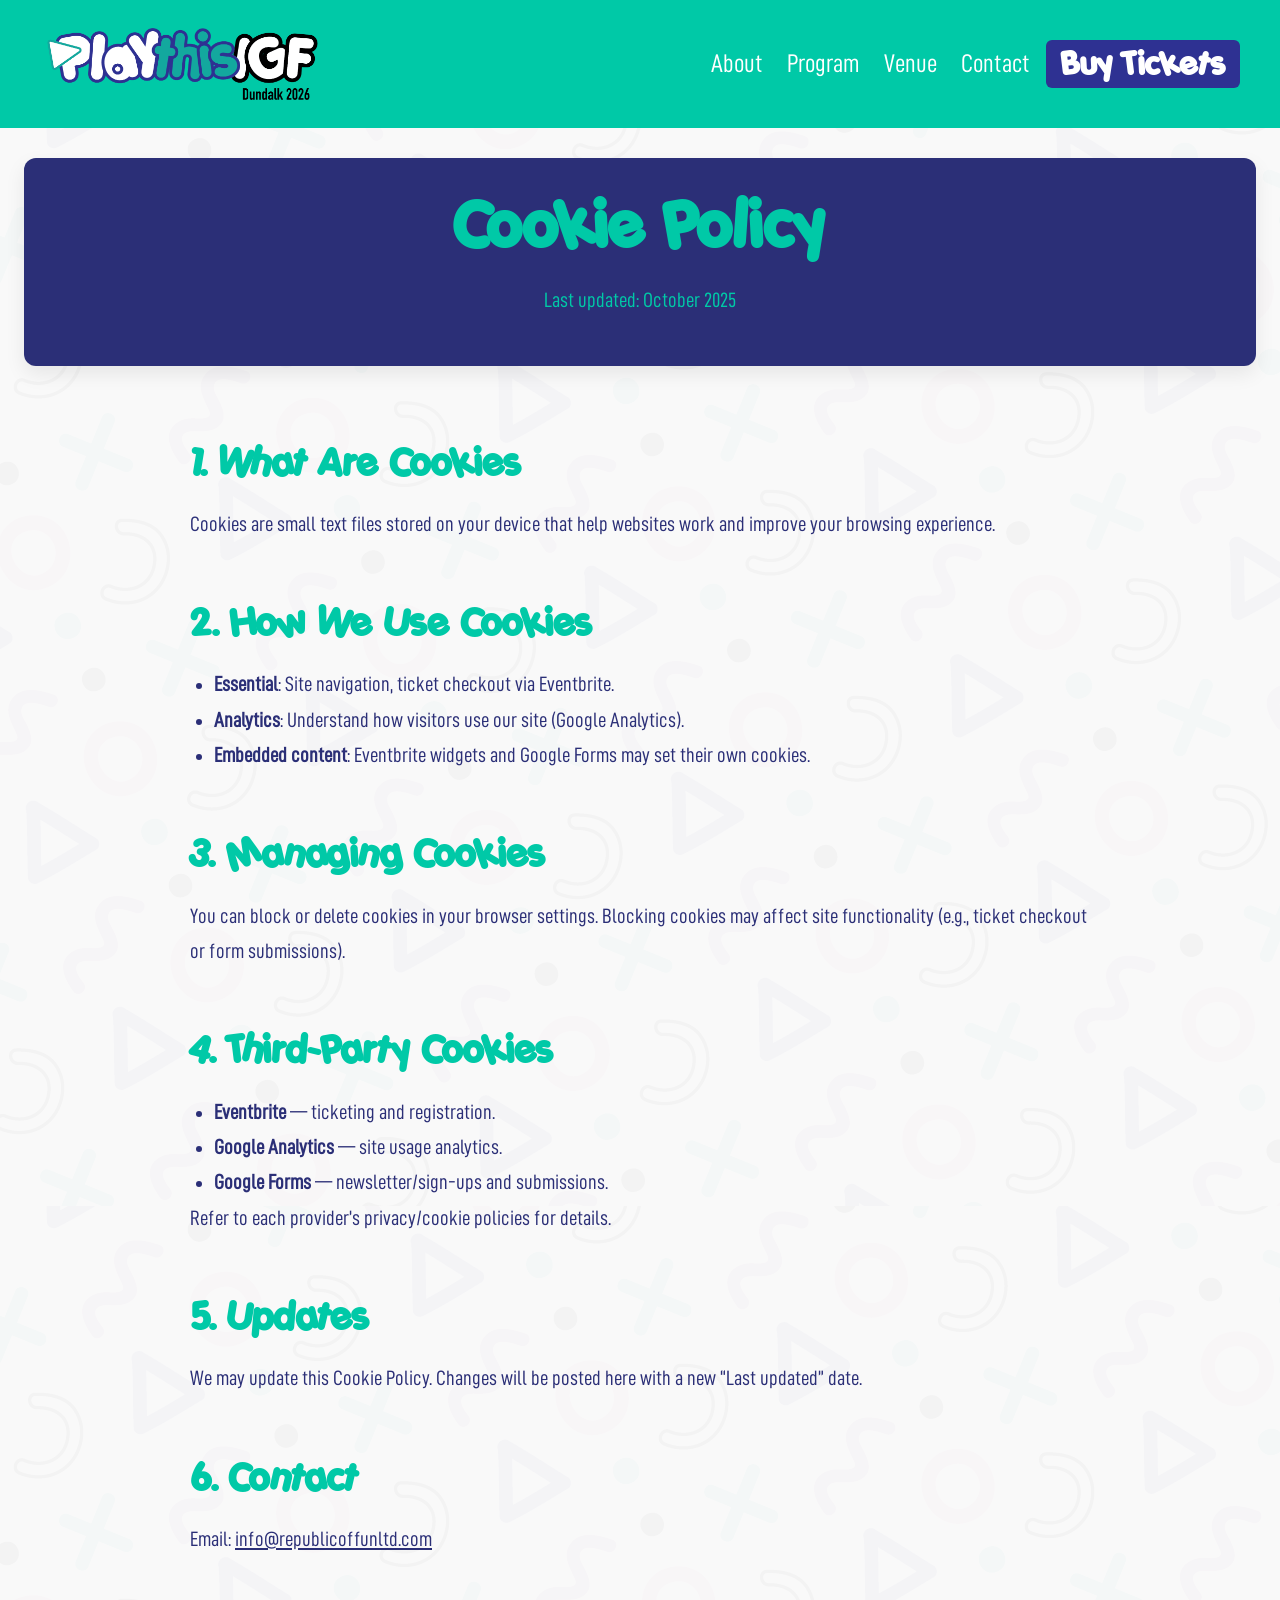
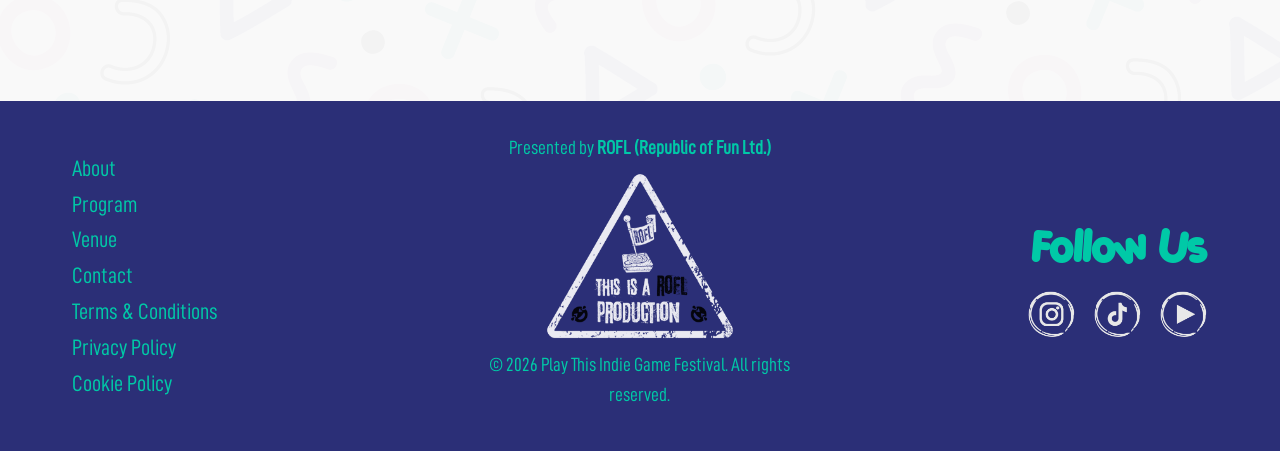
==== cookies.html @ 59d9880c "Updated Cookies Policy, Privacy Policy and Terms and Conditions added" ====
<!doctype html>
<html lang="en">
<head>
  <meta charset="utf-8" />
  <meta name="viewport" content="width=device-width,initial-scale=1" />
  <title>Cookie Policy • Play This Indie Game Festival</title>
  <meta name="description" content="Cookie Policy for Play This Indie Game Festival, including Eventbrite, Google Analytics, and Google Forms." />
  <link rel="stylesheet" href="styles.css" />
</head>
<body>
  <a class="skip-link" href="#main">Skip to content</a>

  <<!-- Navbar -->
  <header>
    <nav class="navbar">
      <div class="container navbar-inner">
        <div class="logo">
          <a href="index.html" class="logo" aria-label="Go to Home"><img src="images/logo_full.png" alt="PlayThisIGF" class="logo"></a>
        </div>

        <!-- Mobile hamburger -->
        <button class="hamburger" aria-label="Toggle menu" aria-expanded="false" aria-controls="primary-nav">
          <span></span><span></span><span></span>
        </button>

        <!-- RIGHT SIDE: menu + CTA -->
        <div class="nav-right">
          <ul id="primary-nav" class="nav-links">
            <li><a href="#about">About</a></li>
            <li><a href="#program">Program</a></li>
            <li><a href="#venue">Venue</a></li>
            <li><a href="#contact">Contact</a></li>
          </ul> 

          <!-- Desktop CTA -->
          <a href="#" id="open-tickets-nav" class="btn btn-small nav-cta" data-open-tickets>Buy Tickets</a>
        </div>
      </div>
    </nav>      
  </header>

  <!-- Mobile CTA Header -->
  <a href="#" id="mobile-cta" class="mobile-cta-bar" data-open-tickets>Buy Tickets</a>

  <main id="main" class="container prose policy-page">
    <header class="page-header">
      <h1>Cookie Policy</h1>
      <p class="muted">Last updated: October 2025</p>
    </header>

    <section>
      <h2>1. What Are Cookies</h2>
      <p>Cookies are small text files stored on your device that help websites work and improve your browsing experience.</p>
    </section>

    <section>
      <h2>2. How We Use Cookies</h2>
      <ul>
        <li><strong>Essential</strong>: Site navigation, ticket checkout via Eventbrite.</li>
        <li><strong>Analytics</strong>: Understand how visitors use our site (Google Analytics).</li>
        <li><strong>Embedded content</strong>: Eventbrite widgets and Google Forms may set their own cookies.</li>
      </ul>
    </section>

    <section>
      <h2>3. Managing Cookies</h2>
      <p>You can block or delete cookies in your browser settings. Blocking cookies may affect site functionality (e.g., ticket checkout or form submissions).</p>
    </section>

    <section>
      <h2>4. Third-Party Cookies</h2>
      <ul>
        <li><strong>Eventbrite</strong> — ticketing and registration.</li>
        <li><strong>Google Analytics</strong> — site usage analytics.</li>
        <li><strong>Google Forms</strong> — newsletter/sign-ups and submissions.</li>
      </ul>
      <p>Refer to each provider’s privacy/cookie policies for details.</p>
    </section>

    <section>
      <h2>5. Updates</h2>
      <p>We may update this Cookie Policy. Changes will be posted here with a new “Last updated” date.</p>
    </section>

    <section>
      <h2>6. Contact</h2>
      <p>Email: <a href="mailto:info@republicoffunltd.com">info@republicoffunltd.com</a></p>
    </section>
  </main>

  <!-- Footer -->
  <footer>
    <div class="container">
      <div class="footer-content">

        <!-- Left -->
        <div class="sitemap">
          <ul>
            <li><a href="#about">About</a></li>
            <li><a href="#program">Program</a></li>
            <li><a href="#venue">Venue</a></li>
            <li><a href="#contact">Contact</a></li>
          </ul>

          <!-- Legal links -->
          <ul class="legal-links">
            <li><a href="terms.html">Terms &amp; Conditions</a></li>
            <li><a href="privacy.html">Privacy Policy</a></li>
            <li><a href="cookies.html">Cookie Policy</a></li>
          </ul>
        </div>

        <!-- Center -->
        <div class="footer-company">
          <p>Presented by <strong>ROFL (Republic of Fun Ltd.)</strong></p>
          <img src="images/rofl_stamp.png" alt="This is a ROFL production" class="company-stamp">
          <p class="copyright">© 2026 Play This Indie Game Festival. All rights reserved.</p>
        </div>

        <!-- Right -->
        <div class="social">
          <h3>Follow Us</h3>
          <ul class="social-list">
            <li><a href="https://www.instagram.com/republicoffunltd"><img src="images/instagram.png" class="social-icon" alt="Instagram"></a></li>
            <li><a href="https://www.tiktok.com/@republicoffunltd"><img src="images/tiktok.png" class="social-icon" alt="TikTok"></a></li>
            <li><a href="https://www.youtube.com/@republicoffunltd"><img src="images/youtube.png" class="social-icon" alt="YouTube"></a></li>
          </ul>
        </div>
      </div>
    </div>

    <!-- Back to Top Button -->
    <button id="back-to-top" aria-label="Back to top">↑</button>
    
  </footer>

  <!-- Tickets Modal (custom) -->
  <div id="tickets-modal" class="tickets-modal" aria-hidden="true" hidden>
    <div class="tickets-backdrop" data-close-modal></div>

    <div class="tickets-dialog" role="dialog" aria-modal="true" aria-labelledby="tickets-title">
      <button class="tickets-close" type="button" aria-label="Close" title="Close" data-close-modal>×</button>
      <h3 id="tickets-title" class="tickets-title">Buy Tickets</h3>

      <!-- === Eventbrite INLINE embed container === -->
      <div id="eventbrite-widget-container-1810172728359">
        <!-- Fallback enquanto carrega -->
        <div class="eb-fallback">
          <p>Carregando checkout… Se demorar, <a href="https://www.eventbrite.ie/e/playthis-indie-game-festival-tickets-1810172728359" target="_blank" rel="noopener noreferrer">clique aqui</a>.</p>
        </div>
      </div>
    </div>
  </div>

  <!-- Carregue o script do Eventbrite uma única vez e ANTES do seu scripts.js -->
  <script src="https://www.eventbrite.ie/static/widgets/eb_widgets.js"></script>
  <script src="scripts.js" defer></script>
</body>
</html>
---- styles.css ----
/* Fonts */
@font-face {
  font-family: 'Porkys';
  src: url('fonts/Porkys.woff') format('woff');
  font-weight: normal;
  font-style: normal;
}

@font-face {
  font-family: 'D-DINCondensed';
  src: url('fonts/D-DINCondensed.otf') format('opentype');
  font-weight: normal;
  font-style: normal;
}

/* Reset */
* {
  margin: 0;
  padding: 0;
  box-sizing: border-box;
}

:root { --nav-height: 90px; }      /* adjust if your navbar height changes */

body {
  font-family: 'D-DINCondensed', Arial, sans-serif;
  line-height: 1.6;
  background: #f9f9f9;
  color: #2b2f77; /* body text color */
  font-size: 1.4rem;
  padding-top: 90px;  /* ajuste conforme a altura real do seu navbar */
}

h1, h2, h3, h4, h5, h6 {
  font-family: 'Porkys', sans-serif;
  color: #00c9a7; /* header color */
}

h2{
  font-size: 3rem;
}

/* ---- Container padrão ---- */
.container {
  max-width: 1400px;    /* largura máxima do conteúdo */
  margin: 0 auto;       /* centraliza horizontalmente */
  padding: 0 1.5rem;    /* respiro nas laterais */
  width: 100%;
  box-sizing: border-box;
}

/* Navbar */

@keyframes ctaSlideIn {
  from { transform: translateY(-100%); opacity: 0; }
  to   { transform: translateY(0);      opacity: 1; }
}
@keyframes ctaSlideOut {
  from { transform: translateY(0);      opacity: 1; }
  to   { transform: translateY(-100%);  opacity: 0; }
}


.navbar {
  display: flex;
  justify-content: space-between; /* logo left / hamburger right */
  align-items: center;
  background: #00c9a7;
  padding: 0.75rem 1.25rem;
  color: #fff;
  position: fixed;        /* fixa no topo */
  top: 0;
  left: 0;
  right: 0;
  z-index: 1000;          /* acima de tudo */
}

/* mantém o container centralizado dentro do navbar fixo */
.navbar-inner {
  display: flex;
  align-items: center;
  justify-content: space-between;
  max-width: 1400px;
  margin: 0 auto;
  padding: 0.75rem 1.25rem;
  width: 100%;
  box-sizing: border-box;
}

.navbar .logo {
  font-size: 1.8rem;
  font-weight: 700;
  letter-spacing: 1px;
  color: #fff;
  text-transform: uppercase;
  cursor: pointer;
  transition: transform 0.2s ease, color 0.3s ease;
  max-height: 90px;
}

.navbar .logo:hover {
  color: #00c9a7; /* highlight color */
  transform: scale(1.05);
}

/* ensure the logo image is constrained */
.navbar .logo img {
  max-height: 80px;
  width: auto;
  height: auto;
  display: block;
}

.nav-right {
  display: flex;
  align-items: center;
  gap: 1rem;               /* space between menu and button */
  margin-left: auto;       /* pushes this group to the far right */
}


/* Desktop nav links */
.nav-links {
  list-style: none;       /* remove os bullets */
  margin: 0;
  padding: 0;
  display: flex;
  gap: 1.5rem;
  align-items: center;
  font-size: 1.6rem;
}

.nav-links a {
  text-decoration: none;
  color: #fff;
  transition: color 0.3s ease;
}

.nav-links a:hover {
  color: #2b2f77;
  background: rgba(255,255,255,0.15);
  border-radius: 4px;
  padding: 0.1rem 0.25rem;
}

.mobile-cta-bar {
  display: none;
  width: 100%;
  text-align: center;
  font-weight: 800;
  font-family: porkys;
  padding: 0.9rem 1rem;
  background: #2b2f77;
  color: #fff;
  position: sticky;
  top: var(--nav-height);          /* stick just below navbar */
  z-index: 950;                    /* below modal (9999), above content */
  text-decoration: none;
  box-shadow: none;
  outline: none;
  will-change: transform, opacity;
}
.mobile-cta-bar:hover { background: #e474ad; }

/* visible state: play slide-in */
.mobile-cta-bar.is-visible {
  display: block;               /* uses your existing base rule */
  animation: ctaSlideIn 220ms ease-out forwards;
}

/* hiding state: play slide-out, then JS removes the class */
.mobile-cta-bar.is-hiding {
  display: block;
  animation: ctaSlideOut 200ms ease-in forwards;
}


/* Hero Banner */
.hero {
  background: url('images/banner.jpg') no-repeat center center/cover;
  height: 60vh;
  display: flex;
  justify-content: center;
  align-items: center;
  color: white;
  text-align: center;
  position: relative;
}

hero h1 {
  font-size: 6rem;
  margin-bottom: 1rem;
  color: #fff;            /* baseline color for when stroke isn't supported */
  line-height: 1.05;      /* keeps layout tight without collapsing banner */
}

/* Per-word fills + outlines */
.hero .word-play {
  font-size: 12rem;
  /* white fill with blue outline (#2e3192) */
  color: #fff;
  -webkit-text-stroke: 8px #2e3192;
  text-shadow:
    1px 0   #2e3192, -1px 0   #2e3192,
    0   1px #2e3192,  0  -1px #2e3192; /* fallback for non-WebKit */
}

.hero .word-this {
  font-size: 12rem;
  /* teal fill (#00a79d) with same blue outline */
  color: #00a79d;
  -webkit-text-stroke: 8px #2e3192;
  text-shadow:
    1px 0   #2e3192, -1px 0   #2e3192,
    0   1px #2e3192,  0  -1px #2e3192;
}

.hero .word-indie {
  /* white fill with black outline */
  color: #fff;
  -webkit-text-stroke: 3px #000;
  text-shadow:
    1px 0   #000, -1px 0   #000,
    0   1px #000,  0  -1px #000;
}

.hero::after {
  content: "";
  position: absolute;
  top: 0; left: 0; right: 0; bottom: 0;
  background: rgba(0,0,0,0.2);
}

.hero-content {
  position: relative;
  z-index: 1;
}

.hero h1 {
  font-size: 6rem;
  margin-bottom: 1rem;
  color: #fff;
}

.hero p {
  font-size: 1.7rem;
  margin-bottom: 1.5rem;
}

.btn {
  background: #2e3192;
  color: #fff;
  padding: 0.75rem 1.5rem;
  text-decoration: none;
  border-radius: 5px;
  font-weight: bold;
  font-size: 3rem;
  font-family: porkys;
  cursor: pointer;
}

.btn:hover {
  background: #00c9a7;
  color: #2e3192;
}

/* Smaller CTA button */
.btn-small {
  padding: 0.5rem 0.9rem;
  font-size: 2rem;
  border-radius: 6px;
  line-height: 1;
  box-shadow: none;
  outline: none;
}

/* Hover color for navbar CTA: pink from What to Expect */
.nav-cta:hover,
#primary-nav .nav-cta-mobile .btn:hover {
  background: #e474ad;
}

/* ===== Tickets Modal ===== */
.tickets-modal[aria-hidden="false"] { display: block; }
.tickets-modal[hidden] { display: none !important; }

.tickets-modal {
  position: fixed;
  inset: 0;
  z-index: 9999;
}

.tickets-backdrop {
  position: absolute;
  inset: 0;
  background: rgba(0,0,0,0.6);
}

.tickets-dialog {
  position: relative;
  z-index: 1;
  width: min(100%, 960px);
  height: min(90vh, 840px);
  margin: 5vh auto 0;
  background: #fff;
  border-radius: 14px;
  box-shadow: 0 20px 60px rgba(0,0,0,0.35);
  display: flex;
  flex-direction: column;
  overflow: hidden;
}

.tickets-title {
  font-family: 'Porkys', sans-serif;
  color: #2b2f77;
  font-size: 1.6rem;
  line-height: 1;
  padding: 0.9rem 1.1rem;
  border-bottom: 1px solid rgba(0,0,0,0.08);
}

.tickets-close {
  position: absolute;
  top: 8px;
  right: 10px;
  width: 38px;
  height: 38px;
  border: none;
  border-radius: 8px;
  background: #f3f3f3;
  font-size: 24px;
  line-height: 1;
  cursor: pointer;
}
.tickets-close:hover { background: #e7e7e7; }

/* Container do Eventbrite inline — altura explícita */
#eventbrite-widget-container-1810172728359 {
  flex: 1;
  min-height: 0;
  height: 720px;          /* ajuste conforme preferir */
  overflow: hidden;
  position: relative;
}
#eventbrite-widget-container-1810172728359 .eb-fallback {
  position: absolute; inset: 0;
  display: grid; place-items: center;
  padding: 1rem; text-align: center;
}

/* Bloqueia scroll do body quando o modal está aberto */
.body-lock { overflow: hidden; touch-action: none; }


main {
  background-image: url(images/pattern.png);
}

/* Articles */
.article {
  padding: 2rem;
  max-width: 900px;
  margin: 0 auto;
  text-align: center;
}

.article h2 {
  margin-bottom: 1rem;
}

/* What to Expect */
.expect {
  background: #e474ad;            /* section background */
  padding: 3rem 1rem;
}

.expect h2 {
  text-align: center;
  color: #2b2f77;                  /* heading color on pink bg */
}

.expect-grid {
  max-width: 1100px;
  margin: 2rem auto 0;
  display: grid;
  grid-template-columns: repeat(4, 1fr);
  gap: 2rem;
}

.expect-item {
  text-align: center;
}

.expect-card {
  background: #d2fffb;             /* box color */
  border-radius: 16px;
  height: 160px;                    /* adjust as you like */
  display: flex;
  align-items: center;
  justify-content: center;
  box-shadow: 0 6px 18px rgba(0,0,0,0.12);
  transition: transform .2s ease, box-shadow .2s ease;
}

.expect-card:hover {
  transform: translateY(-4px);
  box-shadow: 0 10px 24px rgba(0,0,0,0.16);
}

.expect-icon {
  width: 230px;
  height: auto;
  display: block;
}

.expect-label {
  margin-top: .75rem;
  font-weight: 700;
  font-size: 1.7rem;
  color: #2b2f77;
}

/* Venue */
.venue-image {
  display: block;
  max-width: 100%;
  height: auto;
  margin: 1.5rem auto 0;
  border-radius: 8px;
  box-shadow: 0 4px 12px rgba(0,0,0,0.15);
}

/* CTA do venue */
#venue .venue-btn,
.article #venue .venue-btn { /* redundância inocente pra aumentar especificidade */
  display: inline-block;
  margin: 1rem auto 0;
  padding: 0.9rem 1.6rem;
  border-radius: 10px;
  text-align: center;
  font-size: 2rem;
}

/* Centralizar sem depender de margin:auto do bloco pai */
#venue { text-align: center; }
#venue .venue-image { margin-left: auto; margin-right: auto; display: block; }


/* =========================
   Collaborators Section
   ========================= */
.collaborators {
  background: #f3f4ff;               
  padding: 3rem 1rem;
  text-align: center;
}

.collaborators h2 {
  margin-bottom: 2rem;
}

.collab-grid {
  max-width: 900px;
  margin: 0 auto;
  display: grid;
  grid-template-columns: repeat(3, 1fr);
  align-items: center;
  justify-items: center;
  gap: 2rem;
}

.collab-logo {
  max-width: 200px;
  height: auto;
  transition: transform 0.25s ease, opacity 0.25s ease;
}

.collab-logo:hover {
  transform: scale(1.05);
  opacity: 0.9;
}

/* =========================
   CTA + Newsletter Section
   ========================= */
.cta-section {
  background: #00c9a7;           /* same as your footer background */
  padding: 3rem 0;
}

.cta-wrap {
  display: grid;
  grid-template-columns: 1.1fr 1fr; /* left text a bit wider */
  gap: 2rem;
  align-items: start;
}

/* Left side */
.cta-title {
  font-family: 'Porkys', sans-serif;  /* your heading font */
  color: #2b2f77;
  font-size: 3.2rem;
  line-height: 1.1;
  margin-bottom: 1rem;
}

.cta-text {
  font-family: 'D-DINCondensed', Arial, sans-serif; /* your body font */
  color: #2b2f77;
  font-size: 1.5rem;
  margin-bottom: 1.5rem;
}

/* Button sizing that won’t affect other buttons */
.btn-medium {
  font-size: 2rem;           /* smaller than your big hero .btn */
  padding: 0.65rem 1.25rem;
  border-radius: 8px;
}

.btn-medium:hover {
  background: #e474ad;
}

/* Right side card */
.cta-card {
  background: #fff;
  border-radius: 14px;
  padding: 1.25rem 1.25rem 1.5rem;
  box-shadow: 0 10px 30px rgba(0,0,0,0.12);
}

.cta-card-title {
  font-family: 'Porkys', sans-serif;
  color: #2b2f77;
  font-size: 2rem;
  margin-bottom: 1rem;
  text-align: center;
}

/* Form */
.newsletter-form {
  display: grid;
  grid-template-columns: 1fr;
  gap: 0.75rem;
}

.nl-label {
  font-family: 'D-DINCondensed', Arial, sans-serif;
  color: #2b2f77;
  font-size: 1.1rem;
}

.nl-input {
  font-family: 'D-DINCondensed', Arial, sans-serif;
  font-size: 1.2rem;
  padding: 0.65rem 0.75rem;
  border: 2px solid rgba(0,0,0,0.08);
  border-radius: 10px;
  outline: none;
}

.nl-input:focus {
  border-color: #2b2f77;
  box-shadow: 0 0 0 3px rgba(43,47,119,0.15);
}

.nl-consent {
  display: flex;
  gap: 0.5rem;
  align-items: center;
  color: #2b2f77;
  font-size: 1.1rem;
  margin-top: 0.25rem;
}

.nl-submit {
  margin-top: 0.5rem;
}

/* Google Form embed sizing inside the CTA card */
.gform-embed iframe {
  width: 100%;
  height: 620px;     /* adjust as needed (400–700px) */
  border: 0;
  background: transparent;
  display: block;
}

/* Footer */
footer {
  background: #2b2f77;
  color: #00c9a7;
  padding: 2rem;
  text-align: center; /* default; columns override as needed */
}

.footer-content {
  display: flex;
  width: 100%;
  justify-content: space-between;   /* left / center / right */
  align-items: center;               /* vertical align */
  flex-wrap: nowrap;                 /* one row on desktop */
  gap: 2rem;
  margin-bottom: 0;
}

footer h3 {
  margin-bottom: 0.5rem;
  color: #00c9a7;
}

footer ul {
  list-style: none;
  padding: 0;
  margin: 0;
}

footer a { color: #00c9a7; text-decoration: none; }
footer a:hover { color: #e474ad; }

/* Left: sitemap */
.sitemap {
  flex: 1 1 0;
  text-align: left;
  margin-left: 1rem; /* soft edge spacing */
}

/* Center: company */
.footer-company {
  flex: 1 1 0;
  text-align: center;
}

.footer-company p {
  margin-bottom: 0.5rem;
  font-size: 1.2rem;
}

.company-stamp {
  max-width: 190px;
  height: auto;
  margin: 0.5rem auto;
  display: block;
  opacity: 0.9;
}

.copyright {
  margin-top: 0.5rem;
  font-size: 0.9rem;
  display: block;
}

/* Right: socials */
.social {
  flex: 1 1 0;
  text-align: right;
  margin-right: 1rem; /* soft edge spacing */
  display: flex;
  flex-direction: column;
  align-items: flex-end; /* header + icons align to right edge */
}

.social h3 {
  margin: 0 0 0.5rem 0;
  text-align: center;    /* visually centered over icon row */
  width: fit-content;
  font-size: 2.6rem;
}

.social-list {
  display: inline-flex;  /* icons inline */
  gap: 1rem;
  justify-content: flex-end;
  padding: 0;
  margin: 0;
  list-style: none;
}

.social-list li {
  display: inline-block;
}

.social-icon {
  width: 50px;
  height: auto;
  transition: transform 0.3s ease;
  vertical-align: middle;
}

.social-icon:hover {
  transform: scale(1.1);
}


/* =========================
   Back to Top Button
   ========================= */
#back-to-top {
  position: fixed;
  bottom: 1.5rem;
  right: 1.5rem;
  background: #2b2f77;
  color: #fff;
  border: none;
  border-radius: 50%;
  width: 52px;
  height: 52px;
  font-size: 1.6rem;
  font-weight: bold;
  line-height: 1;
  cursor: pointer;
  opacity: 0;
  pointer-events: none;
  transition: opacity 0.3s ease, transform 0.3s ease;
  z-index: 1200;
  box-shadow: 0 6px 18px rgba(0,0,0,0.25);
}

#back-to-top:hover {
  background: #e474ad; /* rosa do site */
  transform: translateY(-3px);
}

/* Mostra quando ativo */
#back-to-top.is-visible {
  opacity: 1;
  pointer-events: auto;
}


/* -----------------------------
   Cute Hamburger (default: hidden on desktop)
   ----------------------------- */
.hamburger {
  display: none;              /* stays hidden on desktop */
  margin-left: auto;
  background: none;
  border: none;
  cursor: pointer;
  width: 44px;
  height: 36px;
  position: relative;
  z-index: 2000;
  -webkit-tap-highlight-color: transparent;

  /* stack the bars vertically */
  display: none;              /* default hidden; will show on mobile below */
  flex-direction: column;
  align-items: center;
  justify-content: center;
  gap: 6px;                   /* spacing between bars */
}

.hamburger span {
  display: block;
  width: 30px;
  height: 4px;
  background: #fefefe;
  border-radius: 4px;
  box-shadow: 0 1px 2px rgba(0,0,0,0.15);
  margin: 0;                  /* no margins; gap handles spacing */
  transition: transform 0.3s ease, opacity 0.2s ease;
}

/* active (X) */
.hamburger.is-active span:nth-child(1) { transform: translateY(8px) rotate(45deg); }
.hamburger.is-active span:nth-child(2) { opacity: 0; }
.hamburger.is-active span:nth-child(3) { transform: translateY(-8px) rotate(-45deg); }


/* === Legal / Policy Pages === */
.policy-page {
  padding-top: 2rem;      /* extra space under the fixed navbar */
  padding-bottom: 6rem;   /* more room before the footer */
    background-image: url(images/pattern.png);  /* keep your playful texture */
  background-repeat: repeat;
  background-color: #f9f9f9; /* fallback color */
}

.page-header {
  text-align: center;
  margin-bottom: 4rem;
  padding-top: 1rem;
  padding-bottom: 3rem;
  background: #2b2f77;          /* same mint as your site accents */
  color: #00c9a7;               /* dark text for contrast */
  border-radius: 12px;
  box-shadow: 0 8px 20px rgba(0,0,0,0.08);
}

.page-header h1 {
  font-family: 'Porkys', sans-serif;
  font-size: 4rem;
  margin-bottom: 0.5rem;
  color: #00c9a7;
}

.page-header .muted {
  font-size: 1.3rem;
  font-family: 'D-DINCondensed', Arial, sans-serif;
  color: #00c9a7;
}

.policy-page section {
  max-width: 900px;
  margin: 0 auto 3rem;
  line-height: 1.7;
  text-align: left;
}

.policy-page h2 {
  font-size: 2.4rem;
  margin-bottom: 0.75rem;
  color: #00c9a7;
}

.policy-page p,
.policy-page ul {
  font-size: 1.3rem;
  color: #2b2f77;
}

.policy-page ul {
  padding-left: 1.5rem;
  list-style: disc;
}

.policy-page a {
  color: #2b2f77;
  text-decoration: underline;
}
.policy-page a:hover {
  color: #e474ad;
}




/* -----------------------------
   Mobile nav panel
   ----------------------------- */

@media (max-width: 900px) {
  .expect-grid { grid-template-columns: repeat(2, 1fr); }
  .collab-grid { grid-template-columns: repeat(1, 1fr); }
  .cta-wrap { grid-template-columns: 1fr; }
  .gform-embed iframe { height: 640px; } /* a bit taller on mobile */
}

@media (max-width: 768px) {
  .navbar {
    flex-wrap: nowrap;
    padding: 0.75rem 1rem;
  }

  .hamburger {
    display: flex;            /* show on mobile */
    align-items: center;
    justify-content: center;
  }

  .nav-links {
    display: none;            /* hidden by default on mobile */
    position: absolute;
    top: 100%;                /* below the navbar */
    left: 0;
    right: 0;
    background: #00c9a7;      /* match navbar */
    padding: 0.75rem 1rem;
    flex-direction: column;
    gap: 0.25rem;
    z-index: 1000;
  }

  .nav-links.open { display: flex; }

  .nav-links a {
    display: block;
    padding: 0.5rem 0.25rem;
    font-size: 1.4rem;
    color: #fff;
  }

  .nav-cta {
    display: none !important;
  }

  .mobile-cta-bar {
    top: 128px; /* stick just below the fixed navbar */
  }

  .hero {
    background-image: url('images/banner_mobile.jpg') !important;

    height: 80vh; /* ou 80vh se preferir menos alto */
  }

  .hero h1 { line-height: 4rem; }


  .hero .word-play {
    font-size: 6rem;
    -webkit-text-stroke: 4px #2e3192;
  }

  .hero .word-this {
    font-size: 6rem;
    -webkit-text-stroke: 4px #2e3192;
  }

  .hero .word-indie {
   font-size: 3rem;
   -webkit-text-stroke: 1px #000;
   line-height: 1rem !important; 
  }

  .expect-grid { grid-template-columns: 1fr; }
  .expect-card { height: 175px; }\

  .collab-grid { grid-template-columns: 1fr; }

  .cta-left
  {
    text-align: center;
  }

}

/* --- Mobile footer stacking --- */
@media (max-width: 480px) {
  .footer-content {
    flex-direction: column;          /* stack vertically */
    align-items: center;
    gap: 1.25rem;
    margin-bottom: 0;
  }

  .sitemap,
  .footer-company,
  .social {
    flex: none;
    width: 100%;
    margin-left: 0;
    margin-right: 0;
    text-align: center;              /* center all sections on mobile */
  }

  .social { align-items: center; }
  .social-list { justify-content: center; }
  .social-icon { width: 40px; }
}

/* --- Very small screens --- */
@media (max-width: 344px) {
  .hero h1 { line-height: 4rem; }
  .navbar .logo { max-height: 70px; }
  .navbar .logo img { max-height: 70px; }
}
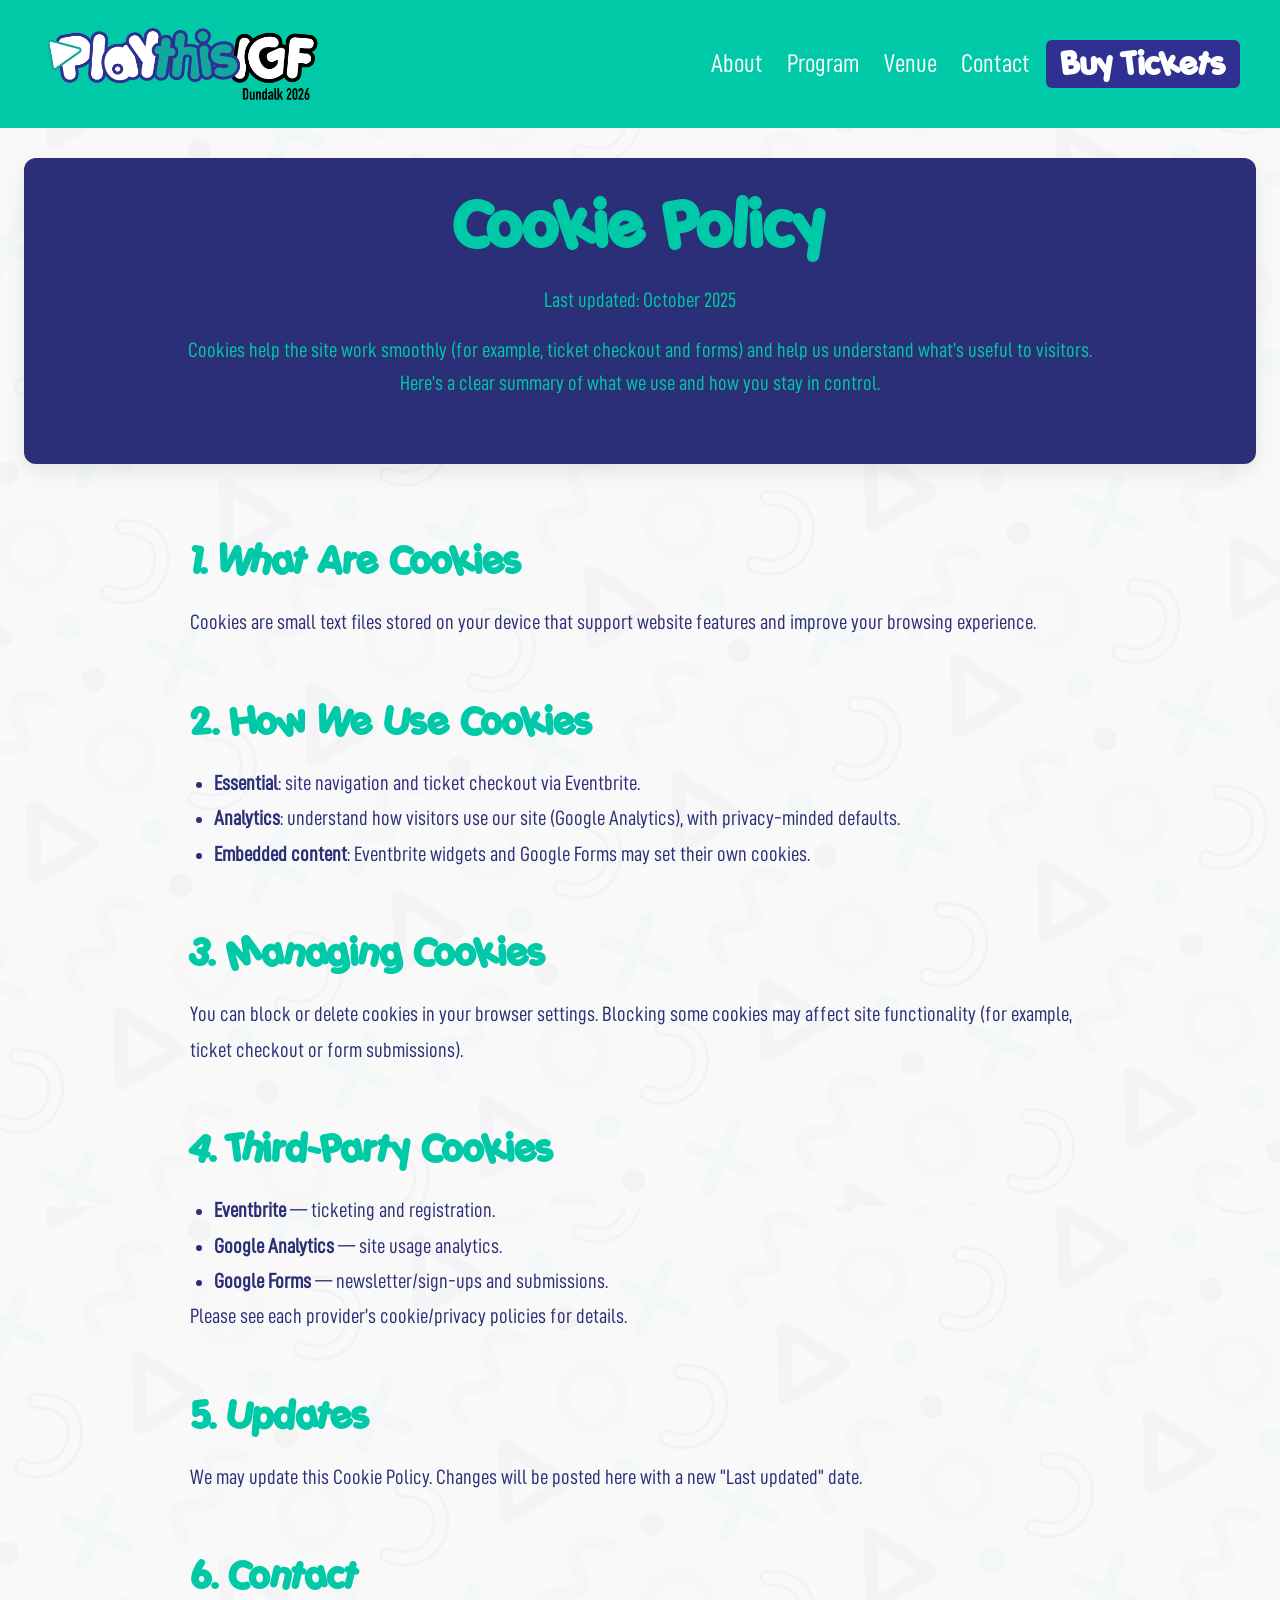
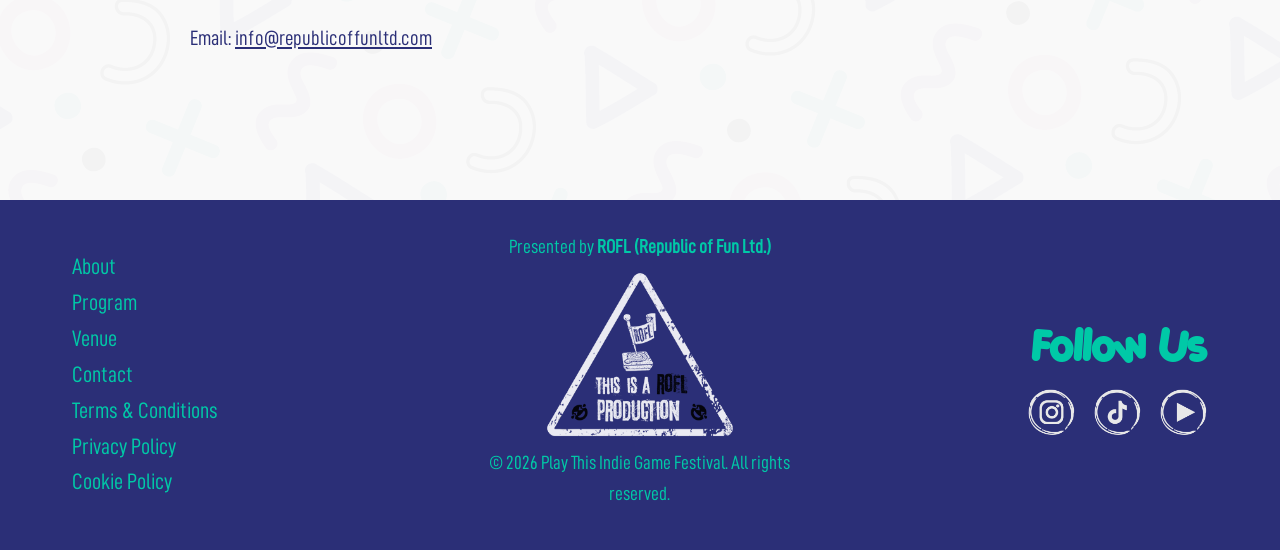
==== commit 1b2c30b9: "Fixes suggested by CHAT GPT" ====
--- a/cookies.html
+++ b/cookies.html
@@ -26,10 +26,10 @@
         <!-- RIGHT SIDE: menu + CTA -->
         <div class="nav-right">
           <ul id="primary-nav" class="nav-links">
-            <li><a href="#about">About</a></li>
-            <li><a href="#program">Program</a></li>
-            <li><a href="#venue">Venue</a></li>
-            <li><a href="#contact">Contact</a></li>
+            <li><a href="index.html#about">About</a></li>
+            <li><a href="index.html#expect">Program</a></li>
+            <li><a href="index.html#venue">Venue</a></li>
+            <li><a href="index.html#footer">Contact</a></li>
           </ul> 
 
           <!-- Desktop CTA -->
@@ -46,25 +46,34 @@
     <header class="page-header">
       <h1>Cookie Policy</h1>
       <p class="muted">Last updated: October 2025</p>
+      <p class="muted" style="margin:1rem;">
+        Cookies help the site work smoothly (for example, ticket checkout and forms) and help us understand what’s useful to visitors.
+        <br>Here’s a clear summary of what we use and how you stay in control.
+      </p>
     </header>
 
     <section>
       <h2>1. What Are Cookies</h2>
-      <p>Cookies are small text files stored on your device that help websites work and improve your browsing experience.</p>
+      <p>
+        Cookies are small text files stored on your device that support website features and improve your browsing experience.
+      </p>
     </section>
 
     <section>
       <h2>2. How We Use Cookies</h2>
       <ul>
-        <li><strong>Essential</strong>: Site navigation, ticket checkout via Eventbrite.</li>
-        <li><strong>Analytics</strong>: Understand how visitors use our site (Google Analytics).</li>
+        <li><strong>Essential</strong>: site navigation and ticket checkout via Eventbrite.</li>
+        <li><strong>Analytics</strong>: understand how visitors use our site (Google Analytics), with privacy-minded defaults.</li>
         <li><strong>Embedded content</strong>: Eventbrite widgets and Google Forms may set their own cookies.</li>
       </ul>
     </section>
 
     <section>
       <h2>3. Managing Cookies</h2>
-      <p>You can block or delete cookies in your browser settings. Blocking cookies may affect site functionality (e.g., ticket checkout or form submissions).</p>
+      <p>
+        You can block or delete cookies in your browser settings. Blocking some cookies may affect site functionality
+        (for example, ticket checkout or form submissions).
+      </p>
     </section>
 
     <section>
@@ -74,12 +83,14 @@
         <li><strong>Google Analytics</strong> — site usage analytics.</li>
         <li><strong>Google Forms</strong> — newsletter/sign-ups and submissions.</li>
       </ul>
-      <p>Refer to each provider’s privacy/cookie policies for details.</p>
+      <p>Please see each provider’s cookie/privacy policies for details.</p>
     </section>
 
     <section>
       <h2>5. Updates</h2>
-      <p>We may update this Cookie Policy. Changes will be posted here with a new “Last updated” date.</p>
+      <p>
+        We may update this Cookie Policy. Changes will be posted here with a new “Last updated” date.
+      </p>
     </section>
 
     <section>
@@ -87,6 +98,7 @@
       <p>Email: <a href="mailto:info@republicoffunltd.com">info@republicoffunltd.com</a></p>
     </section>
   </main>
+
 
   <!-- Footer -->
   <footer>
@@ -96,14 +108,10 @@
         <!-- Left -->
         <div class="sitemap">
           <ul>
-            <li><a href="#about">About</a></li>
-            <li><a href="#program">Program</a></li>
-            <li><a href="#venue">Venue</a></li>
-            <li><a href="#contact">Contact</a></li>
-          </ul>
-
-          <!-- Legal links -->
-          <ul class="legal-links">
+            <li><a href="index.html#about">About</a></li>
+            <li><a href="index.html#expect">Program</a></li>
+            <li><a href="index.html#venue">Venue</a></li>
+            <li><a href="index.html#footer">Contact</a></li>
             <li><a href="terms.html">Terms &amp; Conditions</a></li>
             <li><a href="privacy.html">Privacy Policy</a></li>
             <li><a href="cookies.html">Cookie Policy</a></li>
@@ -131,7 +139,7 @@
 
     <!-- Back to Top Button -->
     <button id="back-to-top" aria-label="Back to top">↑</button>
-    
+
   </footer>
 
   <!-- Tickets Modal (custom) -->
--- a/styles.css
+++ b/styles.css
@@ -692,6 +692,16 @@
   transform: scale(1.1);
 }
 
+/* 1) Dá um offset automático para qualquer rolagem/anchor */
+html {
+  scroll-padding-top: var(--nav-height);   /* funciona em anchors e scrollIntoView */
+  scroll-behavior: smooth;                 /* rolagem suave nativa */
+}
+
+/* 2) Seções com ID também respeitam a margem ao serem “alvos” */
+section[id], main[id], header[id], footer[id] {
+  scroll-margin-top: var(--nav-height);
+}
 
 /* =========================
    Back to Top Button
@@ -860,20 +870,31 @@
     justify-content: center;
   }
 
+  /* ▼ Transição suave no painel mobile ▼ */
   .nav-links {
-    display: none;            /* hidden by default on mobile */
+    /* layout/posição mantidos */
     position: absolute;
-    top: 100%;                /* below the navbar */
+    top: 100%;
     left: 0;
     right: 0;
-    background: #00c9a7;      /* match navbar */
+    background: #00c9a7;      /* mesma cor já usada */
     padding: 0.75rem 1rem;
     flex-direction: column;
     gap: 0.25rem;
     z-index: 1000;
+
+    /* animação */
+    display: flex;            /* mantém o fluxo dos itens */
+    max-height: 0;            /* fechado */
+    opacity: 0;
+    overflow: hidden;
+    transition: max-height 0.25s ease, opacity 0.15s ease;
   }
 
-  .nav-links.open { display: flex; }
+  .nav-links.open {
+    max-height: 320px;        /* espaço suficiente para todos os links */
+    opacity: 1;
+  }
 
   .nav-links a {
     display: block;
@@ -882,49 +903,34 @@
     color: #fff;
   }
 
-  .nav-cta {
-    display: none !important;
-  }
-
-  .mobile-cta-bar {
-    top: 128px; /* stick just below the fixed navbar */
-  }
+  .nav-cta { display: none !important; }
+
+  .mobile-cta-bar { top: 128px; }
 
   .hero {
     background-image: url('images/banner_mobile.jpg') !important;
-
-    height: 80vh; /* ou 80vh se preferir menos alto */
+    height: 80vh;
   }
 
   .hero h1 { line-height: 4rem; }
 
-
-  .hero .word-play {
-    font-size: 6rem;
-    -webkit-text-stroke: 4px #2e3192;
-  }
-
-  .hero .word-this {
-    font-size: 6rem;
-    -webkit-text-stroke: 4px #2e3192;
-  }
-
-  .hero .word-indie {
-   font-size: 3rem;
-   -webkit-text-stroke: 1px #000;
-   line-height: 1rem !important; 
-  }
+  .hero .word-play { font-size: 6rem; -webkit-text-stroke: 4px #2e3192; }
+  .hero .word-this { font-size: 6rem; -webkit-text-stroke: 4px #2e3192; }
+  .hero .word-indie { font-size: 3rem; -webkit-text-stroke: 1px #000; line-height: 1rem !important; }
 
   .expect-grid { grid-template-columns: 1fr; }
-  .expect-card { height: 175px; }\
+  .expect-card { height: 175px; }
 
   .collab-grid { grid-template-columns: 1fr; }
 
-  .cta-left
-  {
-    text-align: center;
-  }
-
+  .cta-left { text-align: center; }
+
+  html { scroll-padding-top: 128px; }
+}
+
+/* Acessibilidade: reduz animações se o usuário preferir */
+@media (prefers-reduced-motion: reduce) {
+  .nav-links { transition: none; }
 }
 
 /* --- Mobile footer stacking --- */
